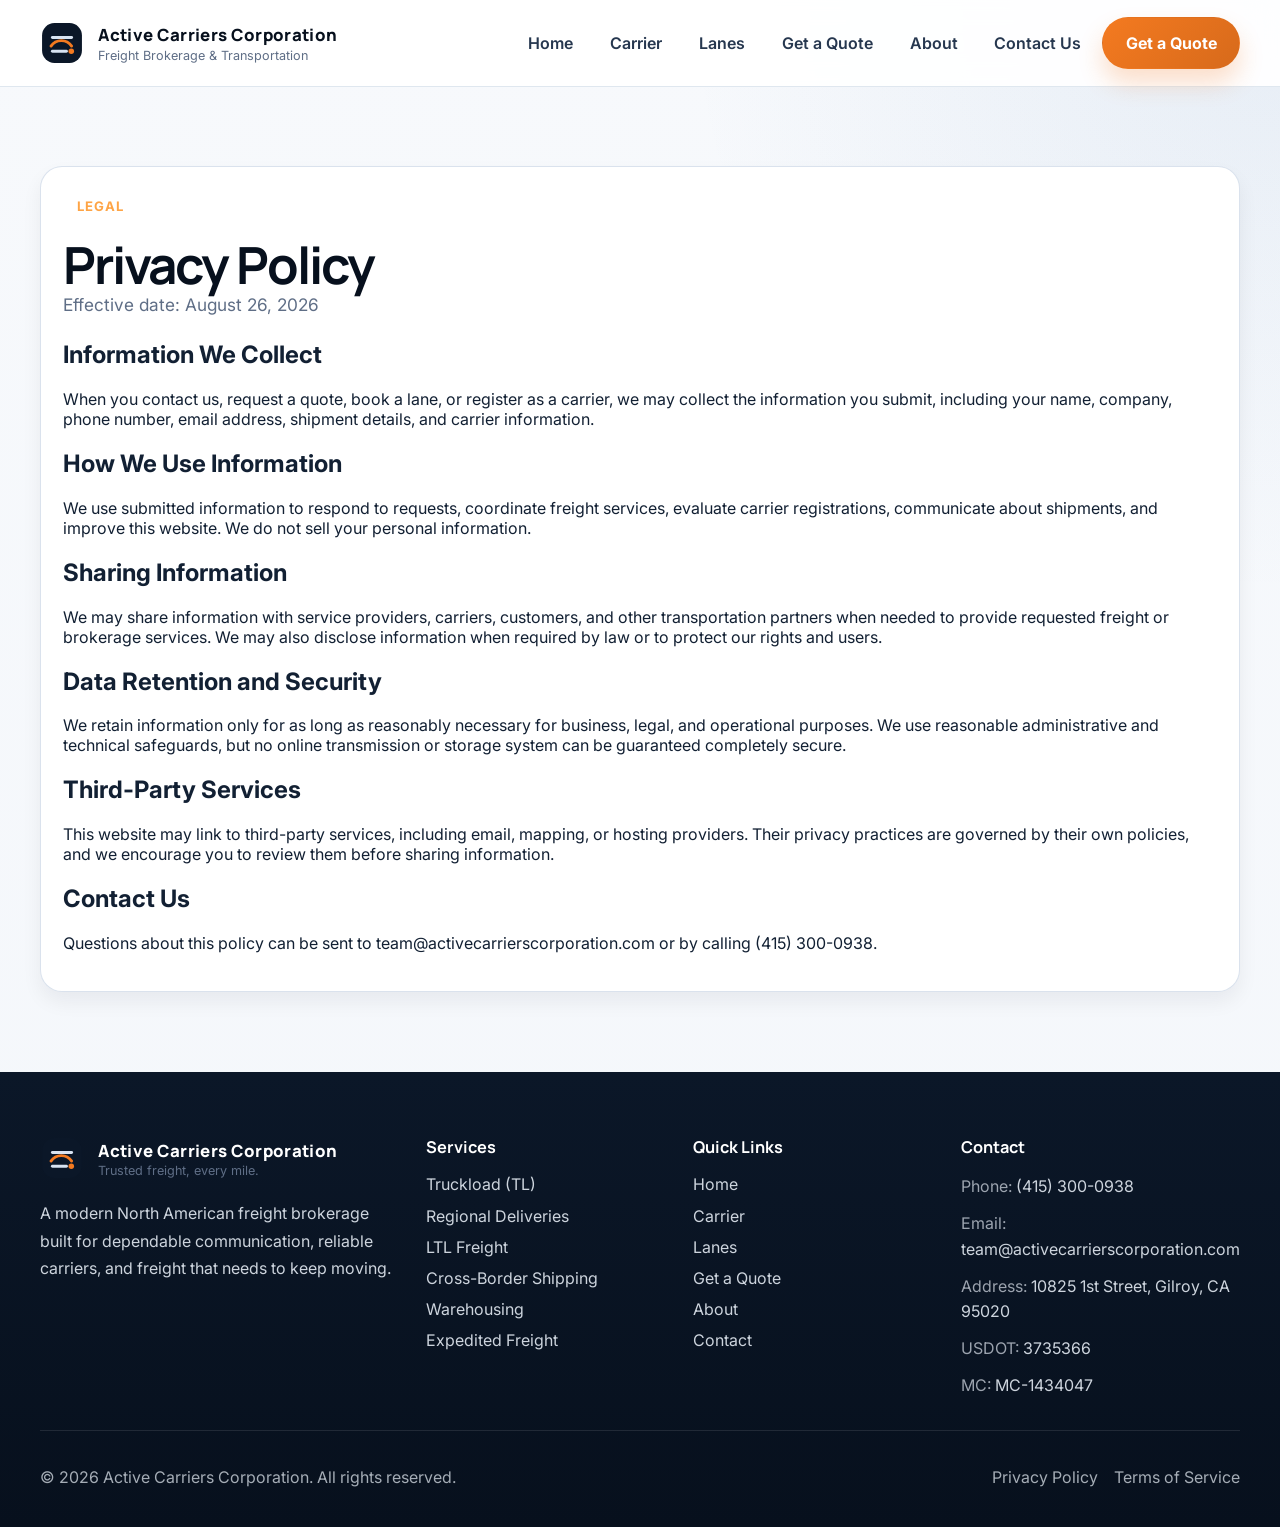
==== privacy.html @ 28343d26 "Add files via upload" ====
<!doctype html>
<html lang="en">
<head>
  <meta charset="utf-8">
  <meta name="viewport" content="width=device-width, initial-scale=1">
  <title>Privacy Policy | Active Carriers Corporation</title>
  <meta name="description" content="Read the Active Carriers Corporation privacy policy for information about how website inquiries and registration data are handled.">
  <meta name="robots" content="index, follow">
  <meta name="theme-color" content="#0B1728">
  <link rel="canonical" href="privacy.html">
  <meta property="og:type" content="website">
  <meta property="og:title" content="Privacy Policy | Active Carriers Corporation">
  <meta property="og:description" content="Read the Active Carriers Corporation privacy policy for information about how website inquiries and registration data are handled.">
  <meta property="og:url" content="privacy.html">
  <meta property="og:image" content="assets/logo/logo.svg">
  <meta name="twitter:card" content="summary">
  <meta name="twitter:title" content="Privacy Policy | Active Carriers Corporation">
  <meta name="twitter:description" content="Read the Active Carriers Corporation privacy policy for information about how website inquiries and registration data are handled.">
  <link rel="icon" type="image/svg+xml" href="assets/logo/logo.svg">
  <link rel="apple-touch-icon" href="assets/logo/logo.svg">
  <link rel="preconnect" href="https://fonts.googleapis.com">
  <link rel="preconnect" href="https://fonts.gstatic.com" crossorigin>
  <link href="https://fonts.googleapis.com/css2?family=Inter:wght@400;500;600;700;800&family=Manrope:wght@600;700;800&display=swap" rel="stylesheet">
  <link rel="stylesheet" href="css/style.css">
  <link rel="stylesheet" href="css/animations.css">
  <link rel="stylesheet" href="css/responsive.css">
</head>
<body data-page="privacy">
  <div data-site-header></div>
  <main id="main-content">
    <section class="section">
      <div class="container intro-panel">
        <span class="section__eyebrow">Legal</span>
        <h1 class="section__title">Privacy Policy</h1>
        <p class="section__lead">Effective date: August 26, 2026</p>
        <h2>Information We Collect</h2>
        <p>When you contact us, request a quote, book a lane, or register as a carrier, we may collect the information you submit, including your name, company, phone number, email address, shipment details, and carrier information.</p>
        <h2>How We Use Information</h2>
        <p>We use submitted information to respond to requests, coordinate freight services, evaluate carrier registrations, communicate about shipments, and improve this website. We do not sell your personal information.</p>
        <h2>Sharing Information</h2>
        <p>We may share information with service providers, carriers, customers, and other transportation partners when needed to provide requested freight or brokerage services. We may also disclose information when required by law or to protect our rights and users.</p>
        <h2>Data Retention and Security</h2>
        <p>We retain information only for as long as reasonably necessary for business, legal, and operational purposes. We use reasonable administrative and technical safeguards, but no online transmission or storage system can be guaranteed completely secure.</p>
        <h2>Third-Party Services</h2>
        <p>This website may link to third-party services, including email, mapping, or hosting providers. Their privacy practices are governed by their own policies, and we encourage you to review them before sharing information.</p>
        <h2>Contact Us</h2>
        <p>Questions about this policy can be sent to <a href="mailto:team@activecarrierscorporation.com">team@activecarrierscorporation.com</a> or by calling <a href="tel:+14083138667">(415) 300-0938</a>.</p>
      </div>
    </section>
  </main>
  <div data-site-footer></div>
  <script src="js/data.js"></script>
  <script src="js/main.js"></script>
</body>
</html>
---- css/style.css ----
:root {
  --bg: #f4f7fb;
  --surface: #ffffff;
  --surface-2: #edf2f8;
  --text: #122033;
  --muted: #5f6e86;
  --line: #d8e1ec;
  --navy-950: #07101d;
  --navy-900: #0b1728;
  --navy-800: #13243f;
  --blue-700: #1f4d89;
  --blue-600: #2563a9;
  --orange-600: #d76a1b;
  --orange-500: #f47a20;
  --green-600: #1c8f5f;
  --shadow-lg: 0 28px 60px rgba(8, 17, 31, 0.12);
  --shadow-md: 0 16px 34px rgba(8, 17, 31, 0.09);
  --shadow-sm: 0 10px 20px rgba(8, 17, 31, 0.06);
  --radius-xl: 28px;
  --radius-lg: 22px;
  --radius-md: 16px;
  --radius-sm: 12px;
  --container: 1200px;
}

* {
  box-sizing: border-box;
}

html {
  scroll-behavior: smooth;
}

body {
  margin: 0;
  padding-top: 86px;
  font-family: "Inter", sans-serif;
  color: var(--text);
  background:
    radial-gradient(circle at top right, rgba(37, 99, 169, 0.08), transparent 30%),
    linear-gradient(180deg, #f7f9fc 0%, #f4f7fb 100%);
  min-height: 100vh;
}

body.nav-open {
  overflow: hidden;
}

img {
  max-width: 100%;
  display: block;
}

a {
  color: inherit;
  text-decoration: none;
}

button,
input,
select,
textarea {
  font: inherit;
}

button {
  cursor: pointer;
}

.sr-only {
  position: absolute;
  width: 1px;
  height: 1px;
  padding: 0;
  margin: -1px;
  overflow: hidden;
  clip: rect(0, 0, 0, 0);
  border: 0;
}

.container {
  width: min(calc(100% - 2rem), var(--container));
  margin: 0 auto;
}

.site-header {
  position: fixed;
  top: 0;
  left: 0;
  right: 0;
  z-index: 1000;
  background: rgba(255, 255, 255, 0.92);
  backdrop-filter: blur(14px);
  border-bottom: 1px solid rgba(216, 225, 236, 0.8);
}

.header__inner {
  display: flex;
  align-items: center;
  gap: 1rem;
  min-height: 86px;
}

.brand {
  display: inline-flex;
  align-items: center;
  gap: 0.9rem;
  min-width: 0;
}

.brand__mark {
  flex: 0 0 auto;
}

.brand__text {
  display: flex;
  flex-direction: column;
  gap: 0.1rem;
  min-width: 0;
}

.brand__name {
  font-family: "Manrope", sans-serif;
  font-size: 1.05rem;
  font-weight: 800;
  letter-spacing: 0.02em;
  color: var(--navy-950);
}

.brand__tag {
  font-size: 0.79rem;
  color: var(--muted);
}

.nav {
  margin-left: auto;
}

.nav__list {
  display: flex;
  align-items: center;
  gap: 0.3rem;
  list-style: none;
  padding: 0;
  margin: 0;
}

.nav__link {
  display: inline-flex;
  align-items: center;
  justify-content: center;
  padding: 0.75rem 1rem;
  border-radius: 999px;
  color: #26374f;
  font-weight: 600;
  transition: color 180ms ease, background-color 180ms ease, transform 180ms ease;
}

.nav__link:hover,
.nav__link:focus-visible,
.nav__link.is-active {
  background: rgba(31, 77, 137, 0.08);
  color: var(--navy-900);
}

.nav__cta {
  box-shadow: 0 14px 24px rgba(244, 122, 32, 0.24);
}

.nav-toggle {
  display: none;
  margin-left: auto;
  width: 48px;
  height: 48px;
  padding: 0;
  border: 1px solid var(--line);
  border-radius: 14px;
  background: var(--surface);
  align-items: center;
  justify-content: center;
  gap: 4px;
  flex-direction: column;
}

.nav-toggle__bar {
  width: 18px;
  height: 2px;
  border-radius: 99px;
  background: var(--navy-900);
}

.button {
  display: inline-flex;
  align-items: center;
  justify-content: center;
  min-height: 52px;
  padding: 0.9rem 1.4rem;
  border-radius: 999px;
  border: 1px solid transparent;
  font-weight: 700;
  transition: transform 180ms ease, box-shadow 180ms ease, background-color 180ms ease, border-color 180ms ease;
}

.button:hover,
.button:focus-visible {
  transform: translateY(-1px);
}

.button--accent {
  color: #fff;
  background: linear-gradient(135deg, var(--orange-500), var(--orange-600));
}

.button--accent:hover,
.button--accent:focus-visible {
  box-shadow: 0 18px 30px rgba(244, 122, 32, 0.28);
}

.button--secondary {
  color: var(--navy-900);
  background: #fff;
  border-color: var(--line);
}

.hero {
  position: relative;
  overflow: hidden;
  padding: 5rem 0 3.5rem;
  background:
    linear-gradient(115deg, rgba(8, 17, 31, 0.98) 0%, rgba(11, 23, 40, 0.95) 55%, rgba(19, 36, 63, 0.92) 100%);
  color: #fff;
}

.hero::before {
  content: "";
  position: absolute;
  inset: 0;
  background:
    radial-gradient(circle at 20% 20%, rgba(244, 122, 32, 0.22), transparent 25%),
    radial-gradient(circle at 80% 15%, rgba(37, 99, 169, 0.35), transparent 26%);
  pointer-events: none;
}

.hero__inner {
  position: relative;
  display: grid;
  grid-template-columns: minmax(0, 1.1fr) minmax(340px, 0.9fr);
  gap: 3rem;
  align-items: center;
}

.hero__eyebrow,
.section__eyebrow {
  display: inline-flex;
  align-items: center;
  gap: 0.5rem;
  padding: 0.45rem 0.8rem;
  border-radius: 999px;
  width: fit-content;
  background: rgba(255, 255, 255, 0.08);
  border: 1px solid rgba(255, 255, 255, 0.12);
  color: #fea445;
  font-size: 0.82rem;
  font-weight: 700;
  letter-spacing: 0.08em;
  text-transform: uppercase;
}

.hero__title,
.section__title {
  margin: 1rem 0 0;
  font-family: "Manrope", sans-serif;
  font-size: clamp(2.35rem, 5vw, 4.9rem);
  line-height: 0.96;
  letter-spacing: -0.04em;
}

.hero__lead,
.section__lead {
  max-width: 42rem;
  margin: 1.25rem 0 0;
  font-size: 1.08rem;
  line-height: 1.75;
  color: rgba(232, 239, 247, 0.88);
}

.hero__actions {
  display: flex;
  flex-wrap: wrap;
  gap: 0.9rem;
  margin-top: 1.8rem;
}

.hero__stats {
  display: grid;
  grid-template-columns: repeat(3, minmax(0, 1fr));
  gap: 1rem;
  margin-top: 2.2rem;
}

.stat-card {
  padding: 1.15rem 1.2rem;
  border-radius: 18px;
  background: rgba(255, 255, 255, 0.08);
  border: 1px solid rgba(255, 255, 255, 0.1);
  backdrop-filter: blur(10px);
}

.stat-card strong {
  display: block;
  font-family: "Manrope", sans-serif;
  font-size: 1.65rem;
  line-height: 1;
}

.stat-card span {
  display: block;
  margin-top: 0.45rem;
  color: rgba(232, 239, 247, 0.85);
  font-size: 0.95rem;
}

.hero__media {
  position: relative;
  min-height: 560px;
}

.hero__image {
  width: 100%;
  height: 100%;
  min-height: 560px;
  object-fit: cover;
  border-radius: var(--radius-xl);
  box-shadow: var(--shadow-lg);
}

.hero__card {
  position: absolute;
  left: -1rem;
  bottom: 2rem;
  width: min(290px, 88%);
  padding: 1.1rem 1.15rem;
  border-radius: 20px;
  background: rgba(255, 255, 255, 0.9);
  color: var(--text);
  box-shadow: var(--shadow-md);
  border: 1px solid rgba(255, 255, 255, 0.7);
}

.hero__card h3 {
  margin: 0;
  font-family: "Manrope", sans-serif;
  font-size: 1.02rem;
}

.hero__card p {
  margin: 0.5rem 0 0;
  line-height: 1.6;
  color: var(--muted);
}

.section {
  padding: 5rem 0;
}

.section--muted {
  background: linear-gradient(180deg, #eff4f9 0%, #f5f7fb 100%);
}

.section__header {
  display: grid;
  gap: 0.9rem;
  margin-bottom: 2rem;
}

.section__title {
  color: var(--navy-950);
  font-size: clamp(2rem, 4vw, 3.4rem);
  line-height: 1.02;
}

.section__lead {
  color: var(--muted);
  max-width: 50rem;
  margin: 0;
}

.intro-grid {
  display: grid;
  grid-template-columns: 1fr 0.9fr;
  gap: 2rem;
  align-items: center;
}

.intro-panel,
.feature-panel,
.form-panel,
.info-panel,
.lane-tools,
.lane-card,
.vehicle-card,
.contact-card {
  background: var(--surface);
  border: 1px solid rgba(216, 225, 236, 0.95);
  border-radius: var(--radius-lg);
  box-shadow: var(--shadow-sm);
}

.intro-panel,
.feature-panel,
.form-panel,
.info-panel {
  padding: 1.4rem;
}

.bullets {
  display: grid;
  gap: 0.9rem;
  margin: 1.35rem 0 0;
  padding: 0;
  list-style: none;
}

.bullets li {
  display: flex;
  gap: 0.75rem;
  align-items: flex-start;
  line-height: 1.6;
  color: var(--muted);
}

.bullets li::before {
  content: "";
  flex: 0 0 auto;
  width: 12px;
  height: 12px;
  margin-top: 0.35rem;
  border-radius: 50%;
  background: linear-gradient(135deg, var(--orange-500), var(--orange-600));
  box-shadow: 0 0 0 5px rgba(244, 122, 32, 0.1);
}

.intro-image {
  height: 100%;
  min-height: 420px;
  border-radius: var(--radius-xl);
  object-fit: cover;
  box-shadow: var(--shadow-lg);
}

.cards-grid {
  display: grid;
  grid-template-columns: repeat(3, minmax(0, 1fr));
  gap: 1.2rem;
}

.service-card,
.advantage-card,
.vehicle-card,
.contact-card,
.lane-card {
  padding: 1.45rem;
  transition: transform 180ms ease, box-shadow 180ms ease;
}

.service-card:hover,
.advantage-card:hover,
.vehicle-card:hover,
.contact-card:hover,
.lane-card:hover {
  transform: translateY(-4px);
  box-shadow: var(--shadow-md);
}

.service-card__icon {
  display: inline-flex;
  align-items: center;
  justify-content: center;
  width: 54px;
  height: 54px;
  border-radius: 18px;
  background: linear-gradient(135deg, rgba(37, 99, 169, 0.12), rgba(244, 122, 32, 0.12));
  color: var(--blue-700);
  font-size: 1.3rem;
  margin-bottom: 1rem;
}

.service-card h3,
.advantage-card h3,
.vehicle-card h3,
.contact-card h3,
.lane-card h3,
.info-card h3 {
  margin: 0;
  font-family: "Manrope", sans-serif;
  color: var(--navy-950);
}

.service-card p,
.advantage-card p,
.vehicle-card p,
.contact-card p,
.lane-card p,
.info-card p {
  margin: 0.7rem 0 0;
  line-height: 1.7;
  color: var(--muted);
}

.feature-layout {
  display: grid;
  grid-template-columns: 1.1fr 0.9fr;
  gap: 2rem;
  align-items: start;
}

.advantage-list {
  display: grid;
  gap: 1rem;
}

.advantage-card {
  display: grid;
  grid-template-columns: auto 1fr;
  gap: 1rem;
  align-items: start;
}

.advantage-card__index {
  width: 42px;
  height: 42px;
  border-radius: 50%;
  display: inline-flex;
  align-items: center;
  justify-content: center;
  font-weight: 800;
  color: #fff;
  background: linear-gradient(135deg, var(--blue-700), var(--navy-800));
}

.feature-image {
  margin-top: 1.2rem;
  width: 100%;
  height: 380px;
  object-fit: cover;
  border-radius: var(--radius-xl);
  box-shadow: var(--shadow-lg);
}

.cta-block {
  padding: 3rem;
  border-radius: calc(var(--radius-xl) + 4px);
  background:
    linear-gradient(135deg, rgba(8, 17, 31, 0.98), rgba(19, 36, 63, 0.96)),
    radial-gradient(circle at top right, rgba(244, 122, 32, 0.22), transparent 35%);
  color: #fff;
  box-shadow: var(--shadow-lg);
}

.cta-block h2 {
  margin: 0;
  font-family: "Manrope", sans-serif;
  font-size: clamp(2rem, 4vw, 3rem);
  line-height: 1.05;
}

.cta-block p {
  max-width: 48rem;
  margin: 1rem 0 0;
  color: rgba(232, 239, 247, 0.85);
  line-height: 1.75;
}

.cta-block__actions {
  display: flex;
  flex-wrap: wrap;
  gap: 0.9rem;
  margin-top: 1.6rem;
}

.page-hero {
  padding: 4.2rem 0 2.8rem;
  background:
    linear-gradient(115deg, rgba(8, 17, 31, 0.98) 0%, rgba(11, 23, 40, 0.95) 55%, rgba(19, 36, 63, 0.92) 100%);
  color: #fff;
}

.page-hero__inner {
  display: grid;
  grid-template-columns: minmax(0, 1.05fr) minmax(280px, 0.95fr);
  gap: 2rem;
  align-items: center;
}

.page-hero__title {
  margin: 0;
  font-family: "Manrope", sans-serif;
  font-size: clamp(2.4rem, 5vw, 4.3rem);
  line-height: 0.98;
  letter-spacing: -0.04em;
}

.page-hero__subtitle {
  margin: 1rem 0 0;
  color: rgba(232, 239, 247, 0.88);
  line-height: 1.75;
  max-width: 42rem;
  font-size: 1.06rem;
}

.page-hero__panel {
  padding: 1.4rem;
  border-radius: var(--radius-xl);
  background: rgba(255, 255, 255, 0.08);
  border: 1px solid rgba(255, 255, 255, 0.12);
}

.page-hero__panel img {
  width: 100%;
  height: 290px;
  border-radius: 22px;
  object-fit: cover;
}

.lane-tools {
  padding: 1.2rem;
  margin-bottom: 1.4rem;
}

.lane-tools__grid {
  display: grid;
  grid-template-columns: 1.4fr 0.6fr 0.7fr 0.7fr 0.6fr auto;
  gap: 0.8rem;
  align-items: end;
}

.field label,
.form-field label,
.upload-field label {
  display: block;
  margin-bottom: 0.45rem;
  font-size: 0.92rem;
  font-weight: 700;
  color: var(--navy-900);
}

.field input,
.field select,
.form-field input,
.form-field select,
.form-field textarea {
  width: 100%;
  min-height: 52px;
  padding: 0.85rem 1rem;
  border-radius: 14px;
  border: 1px solid var(--line);
  background: #fff;
  color: var(--text);
  transition: border-color 180ms ease, box-shadow 180ms ease;
}

.field input:focus,
.field select:focus,
.form-field input:focus,
.form-field select:focus,
.form-field textarea:focus {
  outline: none;
  border-color: rgba(37, 99, 169, 0.6);
  box-shadow: 0 0 0 4px rgba(37, 99, 169, 0.12);
}

.field input::placeholder,
.form-field input::placeholder,
.form-field textarea::placeholder {
  color: #8a96a9;
}

.lane-grid {
  display: grid;
  grid-template-columns: repeat(3, minmax(0, 1fr));
  gap: 1.2rem;
}

.lane-card {
  display: flex;
  flex-direction: column;
  gap: 1rem;
}

.lane-card__top {
  display: flex;
  justify-content: space-between;
  gap: 1rem;
  align-items: center;
}

.lane-card__badge {
  display: inline-flex;
  align-items: center;
  gap: 0.4rem;
  padding: 0.45rem 0.8rem;
  border-radius: 999px;
  background: rgba(31, 77, 137, 0.08);
  color: var(--blue-700);
  font-weight: 800;
  font-size: 0.92rem;
}

.lane-card__rate {
  font-family: "Manrope", sans-serif;
  font-size: 1.35rem;
  font-weight: 800;
  color: var(--navy-950);
}

.lane-card__route {
  font-size: 1.1rem;
  line-height: 1.35;
}

.lane-card__route span {
  color: var(--orange-500);
}

.lane-card__meta {
  display: grid;
  grid-template-columns: repeat(3, minmax(0, 1fr));
  gap: 0.8rem;
}

.lane-card__meta div {
  padding: 0.85rem;
  border-radius: 16px;
  background: #f7f9fc;
}

.lane-card__meta span {
  display: block;
  font-size: 0.78rem;
  text-transform: uppercase;
  letter-spacing: 0.08em;
  color: var(--muted);
  margin-bottom: 0.35rem;
}

.lane-card__meta strong {
  display: block;
  font-size: 0.98rem;
  color: var(--navy-950);
}

.lane-card__button {
  width: 100%;
}

.form-grid {
  display: grid;
  grid-template-columns: repeat(2, minmax(0, 1fr));
  gap: 1rem;
}

.form-grid--single {
  grid-template-columns: 1fr;
}

.form-field--full {
  grid-column: 1 / -1;
}

.form-field textarea {
  min-height: 160px;
  resize: vertical;
}

.upload-field {
  margin-top: 1rem;
}

.upload-help {
  margin: 0.35rem 0 0;
  color: var(--muted);
  font-size: 0.9rem;
  line-height: 1.6;
}

.upload-input {
  padding: 0.75rem 0;
}

.form-actions {
  display: flex;
  flex-wrap: wrap;
  gap: 0.9rem;
  align-items: center;
  margin-top: 1.2rem;
}

.form-message {
  margin-top: 1rem;
  padding: 0.95rem 1rem;
  border-radius: 14px;
  font-weight: 600;
  line-height: 1.6;
}

.form-message--info {
  background: rgba(31, 77, 137, 0.08);
  color: var(--blue-700);
}

.form-message--success {
  background: rgba(28, 143, 95, 0.1);
  color: var(--green-600);
}

.form-message--error {
  background: rgba(215, 106, 27, 0.12);
  color: #9b4510;
}

.two-column {
  display: grid;
  grid-template-columns: 1.05fr 0.95fr;
  gap: 1.6rem;
  align-items: start;
}

.info-stack {
  display: grid;
  gap: 1rem;
}

.info-card {
  padding: 1.15rem 1.2rem;
  border-radius: var(--radius-lg);
  background: var(--surface);
  border: 1px solid var(--line);
  box-shadow: var(--shadow-sm);
}

.info-card span {
  display: block;
  margin-top: 0.35rem;
  color: var(--muted);
  line-height: 1.6;
}

.vehicle-card__image {
  width: 100%;
  height: 230px;
  border-radius: 18px;
  object-fit: cover;
  margin-bottom: 1rem;
}

.contact-grid {
  display: grid;
  grid-template-columns: 0.95fr 1.05fr;
  gap: 1.4rem;
}

.contact-card__list {
  list-style: none;
  padding: 0;
  margin: 1rem 0 0;
  display: grid;
  gap: 0.95rem;
}

.contact-card__list li {
  display: grid;
  gap: 0.3rem;
  padding: 0.95rem 1rem;
  border-radius: 16px;
  background: #f7f9fc;
}

.contact-card__list li span {
  font-size: 0.78rem;
  text-transform: uppercase;
  letter-spacing: 0.08em;
  color: var(--muted);
}

.contact-card__list strong {
  color: var(--navy-950);
}

.site-footer {
  padding: 4rem 0 1.5rem;
  background: linear-gradient(180deg, var(--navy-900) 0%, var(--navy-950) 100%);
  color: rgba(232, 239, 247, 0.88);
}

.footer__grid {
  display: grid;
  grid-template-columns: 1.2fr 0.8fr 0.8fr 0.9fr;
  gap: 2rem;
  padding-bottom: 2rem;
}

.brand--footer .brand__name,
.footer__heading {
  color: #fff;
}

.footer__copy {
  margin: 1rem 0 0;
  max-width: 34rem;
  line-height: 1.7;
}

.footer__heading {
  margin: 0;
  font-family: "Manrope", sans-serif;
  font-size: 1.02rem;
}

.footer__links,
.footer__contact {
  list-style: none;
  padding: 0;
  margin: 1rem 0 0;
  display: grid;
  gap: 0.7rem;
}

.footer__links a,
.footer__contact a {
  color: rgba(232, 239, 247, 0.88);
}

.footer__links a:hover,
.footer__contact a:hover,
.footer__legal a:hover {
  color: #fff;
}

.footer__contact li {
  line-height: 1.6;
}

.footer__contact span {
  color: rgba(232, 239, 247, 0.66);
}

.footer__bottom {
  display: flex;
  align-items: center;
  justify-content: space-between;
  gap: 1rem;
  padding-top: 1.25rem;
  border-top: 1px solid rgba(255, 255, 255, 0.1);
  color: rgba(232, 239, 247, 0.7);
}

.footer__legal {
  display: flex;
  gap: 1rem;
}

.footer__legal a {
  color: rgba(232, 239, 247, 0.7);
}

.section__subgrid {
  display: grid;
  grid-template-columns: repeat(2, minmax(0, 1fr));
  gap: 1.2rem;
}

.timeline {
  display: grid;
  gap: 1rem;
}

.timeline__item {
  padding: 1rem 1.1rem;
  border-radius: 16px;
  background: rgba(37, 99, 169, 0.06);
  border: 1px solid rgba(37, 99, 169, 0.1);
}

.timeline__item strong {
  display: block;
  color: var(--navy-950);
}

.timeline__item span {
  display: block;
  margin-top: 0.3rem;
  color: var(--muted);
  line-height: 1.6;
}

.trust-bar {
  display: flex;
  flex-wrap: wrap;
  gap: 0.75rem;
  margin-top: 1rem;
}

.trust-pill {
  padding: 0.55rem 0.85rem;
  border-radius: 999px;
  background: rgba(37, 99, 169, 0.08);
  color: var(--blue-700);
  font-weight: 700;
  font-size: 0.88rem;
}

.lane-summary {
  margin-top: 0.8rem;
  font-weight: 700;
  color: var(--blue-700);
}

.lane-section__summary {
  margin-bottom: 1rem;
}

.lane-section__summary-text {
  margin: 0;
  color: var(--muted);
  font-weight: 600;
}

.lane-empty {
  grid-column: 1 / -1;
  padding: 2rem;
  border-radius: var(--radius-lg);
  background: var(--surface);
  border: 1px dashed var(--line);
  box-shadow: var(--shadow-sm);
  text-align: center;
}

.lane-empty h3 {
  margin: 0;
  font-family: "Manrope", sans-serif;
  color: var(--navy-950);
}

.lane-empty p {
  margin: 0.75rem auto 0;
  max-width: 34rem;
  color: var(--muted);
  line-height: 1.7;
}

/* ── Carrier page ──────────────────────────────────────────────────── */

.carrier-hero__pills {
  display: flex;
  flex-wrap: wrap;
  gap: 0.6rem;
  margin-top: 1.6rem;
}

/* Main layout: form (wider) + sidebar */
.carrier-layout {
  display: grid;
  grid-template-columns: 1fr 340px;
  gap: 1.8rem;
  align-items: start;
}

/* Form card with left accent stripe */
.carrier-form-card {
  display: flex;
  border-radius: var(--radius-lg);
  background: var(--surface);
  border: 1px solid var(--line);
  box-shadow: var(--shadow-sm);
  overflow: hidden;
}

.carrier-form-card__accent {
  flex: 0 0 6px;
  background: linear-gradient(180deg, var(--orange-500), var(--blue-700));
  border-radius: var(--radius-lg) 0 0 var(--radius-lg);
}

.carrier-form-card__body {
  flex: 1;
  padding: 2rem 1.8rem;
}

.carrier-form-card__eyebrow {
  background: rgba(31, 77, 137, 0.07);
  border-color: rgba(31, 77, 137, 0.12);
  color: var(--blue-700);
}

.carrier-form-card__title {
  font-size: clamp(1.6rem, 3vw, 2.2rem);
  margin-top: 0.75rem;
}

.carrier-form-card__lead {
  font-size: 1rem;
  margin-top: 0.6rem;
  margin-bottom: 1.6rem;
}

/* Section labels inside the form */
.carrier-form-section-label {
  margin: 1.6rem 0 0.7rem;
  font-size: 0.78rem;
  font-weight: 800;
  letter-spacing: 0.1em;
  text-transform: uppercase;
  color: var(--muted);
  border-bottom: 1px solid var(--line);
  padding-bottom: 0.45rem;
}

.carrier-form-section-label:first-of-type {
  margin-top: 0;
}

/* Required asterisk */
.required-mark {
  color: var(--orange-500);
  margin-left: 2px;
}

/* Form footer row */
.carrier-form-footer {
  display: flex;
  align-items: flex-start;
  gap: 1.2rem;
  flex-wrap: wrap;
  margin-top: 1.6rem;
  padding-top: 1.4rem;
  border-top: 1px solid var(--line);
}

.carrier-submit-btn {
  flex: 0 0 auto;
  min-width: 200px;
}

.carrier-form-note {
  flex: 1;
  margin: 0;
  font-size: 0.88rem;
  line-height: 1.65;
  color: var(--muted);
  min-width: 200px;
}

/* ── Carrier sidebar ──────────────────────────────────────────────── */

.carrier-sidebar {
  display: flex;
  flex-direction: column;
  gap: 1.2rem;
  position: sticky;
  top: 100px;
}

.carrier-sidebar__image-wrap {
  position: relative;
  border-radius: var(--radius-lg);
  overflow: hidden;
  box-shadow: var(--shadow-md);
}

.carrier-sidebar__image {
  width: 100%;
  height: 220px;
  object-fit: cover;
  display: block;
}

.carrier-sidebar__image-badge {
  position: absolute;
  bottom: 0;
  left: 0;
  right: 0;
  padding: 0.9rem 1rem;
  background: linear-gradient(0deg, rgba(7, 16, 29, 0.88) 0%, transparent 100%);
  color: #fff;
}

.carrier-sidebar__image-badge strong {
  display: block;
  font-family: "Manrope", sans-serif;
  font-size: 1rem;
}

.carrier-sidebar__image-badge span {
  display: block;
  font-size: 0.82rem;
  margin-top: 0.2rem;
  color: rgba(232, 239, 247, 0.82);
  line-height: 1.5;
}

/* Stats row */
.carrier-sidebar__facts {
  display: grid;
  grid-template-columns: repeat(3, minmax(0, 1fr));
  gap: 0.75rem;
}

.carrier-fact {
  padding: 0.85rem 0.8rem;
  border-radius: var(--radius-sm);
  background: var(--surface);
  border: 1px solid var(--line);
  box-shadow: var(--shadow-sm);
  text-align: center;
}

.carrier-fact strong {
  display: block;
  font-family: "Manrope", sans-serif;
  font-size: 1.2rem;
  font-weight: 800;
  color: var(--navy-950);
  line-height: 1.1;
}

.carrier-fact span {
  display: block;
  margin-top: 0.3rem;
  font-size: 0.75rem;
  line-height: 1.4;
  color: var(--muted);
}

/* Documents card */
.carrier-sidebar__docs {
  padding: 1.1rem 1.15rem;
  border-radius: var(--radius-md);
  background: var(--surface);
  border: 1px solid var(--line);
  box-shadow: var(--shadow-sm);
}

.carrier-sidebar__docs h3 {
  margin: 0 0 0.75rem;
  font-family: "Manrope", sans-serif;
  font-size: 0.95rem;
  color: var(--navy-950);
}

.carrier-sidebar__docs ul {
  margin: 0;
  padding: 0;
  list-style: none;
  display: grid;
  gap: 0.5rem;
}

.carrier-sidebar__docs ul li {
  display: flex;
  align-items: center;
  gap: 0.6rem;
  font-size: 0.9rem;
  color: var(--muted);
  line-height: 1.5;
}

.carrier-sidebar__docs ul li::before {
  content: "";
  flex: 0 0 8px;
  height: 8px;
  border-radius: 50%;
  background: linear-gradient(135deg, var(--orange-500), var(--orange-600));
}

/* ── Book-lane: lane detail block ─────────────────────────────────── */

.lane-detail-block {
  margin-top: 1.2rem;
  padding: 1rem;
  border-radius: var(--radius-md);
  background: rgba(31, 77, 137, 0.05);
  border: 1px solid rgba(31, 77, 137, 0.12);
}

.lane-detail-grid {
  display: grid;
  grid-template-columns: repeat(2, minmax(0, 1fr));
  gap: 0.75rem;
}

.lane-detail-item {
  padding: 0.75rem 0.85rem;
  border-radius: var(--radius-sm);
  background: var(--surface);
  border: 1px solid var(--line);
}

.lane-detail-item span {
  display: block;
  font-size: 0.75rem;
  font-weight: 700;
  text-transform: uppercase;
  letter-spacing: 0.08em;
  color: var(--muted);
  margin-bottom: 0.3rem;
}

.lane-detail-item strong {
  display: block;
  font-size: 1rem;
  font-weight: 800;
  color: var(--navy-950);
}

.lane-not-found {
  margin-top: 1rem;
  padding: 0.85rem 1rem;
  border-radius: var(--radius-sm);
  background: rgba(215, 106, 27, 0.08);
  border: 1px solid rgba(215, 106, 27, 0.18);
  color: #9b4510;
  font-size: 0.93rem;
  font-weight: 600;
  line-height: 1.55;
}

.lane-not-found a {
  color: var(--orange-600);
  text-decoration: underline;
  text-underline-offset: 2px;
}

/* ── Lane card: type badges, round-trip, extra fields ─────────────── */

.lane-card__top-right {
  display: flex;
  flex-direction: column;
  align-items: flex-end;
  gap: 0.3rem;
}

.lane-card__type {
  display: inline-block;
  font-size: 0.7rem;
  font-weight: 700;
  letter-spacing: 0.06em;
  text-transform: uppercase;
  padding: 0.2rem 0.6rem;
  border-radius: 999px;
}

.lane-card__type--one-way {
  background: rgba(31, 77, 137, 0.08);
  color: var(--blue-700);
  border: 1px solid rgba(31, 77, 137, 0.15);
}

.lane-card__type--round {
  background: rgba(215, 106, 27, 0.1);
  color: var(--orange-600);
  border: 1px solid rgba(215, 106, 27, 0.2);
}

.lane-card__rates {
  display: flex;
  flex-direction: column;
  align-items: flex-end;
  gap: 0.1rem;
}

.lane-card__total-rate {
  font-size: 0.78rem;
  font-weight: 600;
  color: var(--muted);
}

.lane-card__address {
  margin: 0.2rem 0 0;
  font-size: 0.8rem;
  color: var(--muted);
  line-height: 1.4;
}

/* Round-trip return leg block */
.lane-card__return {
  margin-top: 0.85rem;
  padding: 0.85rem;
  border-radius: var(--radius-sm);
  background: rgba(215, 106, 27, 0.04);
  border: 1px dashed rgba(215, 106, 27, 0.25);
}

.lane-card__return-label {
  display: flex;
  align-items: center;
  justify-content: space-between;
  font-size: 0.72rem;
  font-weight: 800;
  letter-spacing: 0.08em;
  text-transform: uppercase;
  color: var(--orange-600);
  margin-bottom: 0.4rem;
}

.lane-card__return-rate {
  font-size: 0.95rem;
  font-weight: 800;
  color: var(--navy-950);
  text-transform: none;
  letter-spacing: 0;
}

.lane-card__return-route {
  font-size: 0.95rem;
  font-weight: 700;
  color: var(--navy-950);
  margin-bottom: 0.4rem;
}

.lane-card__return-route span {
  color: var(--orange-500);
}

.lane-card__meta--return {
  margin-top: 0.5rem;
  background: transparent;
  gap: 0.4rem;
}

.lane-card__meta--return div {
  background: rgba(255, 255, 255, 0.7);
  border-radius: var(--radius-sm);
  padding: 0.5rem 0.65rem;
}

/* .lane-card--round-trip:hover {
  border-left: 3px solid var(--orange-500);
} */

/* ── Contact page layout ──────────────────────────────────────────── */

.contact-page-grid {
  display: grid;
  grid-template-columns: 1fr 1fr;
  gap: 1.8rem;
  align-items: start;
}

@media (max-width: 860px) {
  .contact-page-grid {
    grid-template-columns: 1fr;
  }
}

/* Authority & Registration block */
.contact-reg-block {
  margin-top: 1.8rem;
  padding-top: 1.4rem;
  border-top: 1px solid var(--line);
}

.contact-reg-block h3 {
  font-family: "Manrope", sans-serif;
  font-size: 0.8rem;
  font-weight: 800;
  text-transform: uppercase;
  letter-spacing: 0.08em;
  color: var(--muted);
  margin: 0 0 0.85rem;
}

.contact-reg-list {
  list-style: none;
  margin: 0;
  padding: 0;
  display: grid;
  gap: 0.55rem;
}

.contact-reg-list li {
  display: flex;
  align-items: center;
  justify-content: space-between;
  gap: 1rem;
  padding: 0.65rem 0.9rem;
  border-radius: var(--radius-sm);
  background: rgba(31, 77, 137, 0.04);
  border: 1px solid rgba(31, 77, 137, 0.08);
}

.contact-reg-list li span {
  font-size: 0.78rem;
  font-weight: 600;
  text-transform: uppercase;
  letter-spacing: 0.06em;
  color: var(--muted);
  flex-shrink: 0;
}

.contact-reg-list li strong {
  font-size: 0.95rem;
  font-weight: 700;
  color: var(--navy-950);
  text-align: right;
}

/* USDOT status badge */
.status-badge {
  display: inline-flex;
  align-items: center;
  gap: 0.35rem;
  padding: 0.22rem 0.7rem;
  border-radius: 999px;
  font-size: 0.75rem;
  font-weight: 800;
  letter-spacing: 0.06em;
  text-transform: uppercase;
}

.status-badge--active {
  background: rgba(22, 163, 74, 0.1);
  color: #166534;
  border: 1px solid rgba(22, 163, 74, 0.2);
}

.status-badge--active::before {
  content: "";
  width: 6px;
  height: 6px;
  border-radius: 50%;
  background: #16a34a;
  flex-shrink: 0;
}

/* ══════════════════════════════════════════════════════════════════════
   Contact page — redesigned layout
   ══════════════════════════════════════════════════════════════════════ */

/* ── Stat bar ──────────────────────────────────────────────────────── */
.contact-stat-bar {
  background: var(--navy-900);
  border-bottom: 1px solid rgba(255, 255, 255, 0.06);
}

.contact-stat-bar__inner {
  display: flex;
  align-items: center;
  flex-wrap: wrap;
  gap: 0;
  padding: 0.9rem 0;
}

.contact-stat {
  display: flex;
  flex-direction: column;
  gap: 0.2rem;
  padding: 0.5rem 1.8rem;
  flex: 1;
  min-width: 120px;
}

.contact-stat span {
  font-size: 0.7rem;
  font-weight: 700;
  text-transform: uppercase;
  letter-spacing: 0.1em;
  color: rgba(232, 239, 247, 0.5);
}

.contact-stat strong {
  font-size: 0.95rem;
  font-weight: 700;
  color: #fff;
}

/* .contact-stat strong a {
  color: var(--orange-500);
} */

.contact-stat-divider {
  width: 1px;
  height: 36px;
  background: rgba(255, 255, 255, 0.1);
  flex-shrink: 0;
}

/* ── Detail section ────────────────────────────────────────────────── */
.contact-section {
  padding-top: 3.5rem;
  padding-bottom: 0;
}

.contact-detail-row {
  display: grid;
  grid-template-columns: 1fr;
  gap: 1.2rem;
}

/* ── Detail cards ──────────────────────────────────────────────────── */
.contact-detail-card {
  border-radius: var(--radius-lg);
  background: var(--surface);
  border: 1px solid var(--line);
  box-shadow: var(--shadow-sm);
  overflow: hidden;
  display: grid;
  grid-template-columns: 220px 1fr 180px;
  align-items: stretch;
  min-width: 0;
}

.contact-detail-card__header {
  padding: 1.6rem 1.4rem;
  border-right: 1px solid var(--line);
  border-bottom: none;
  display: flex;
  flex-direction: column;
  justify-content: center;
  background: rgba(31, 77, 137, 0.03);
  min-width: 0;
}

.contact-detail-card__eyebrow {
  display: inline-block;
  font-size: 0.7rem;
  font-weight: 800;
  text-transform: uppercase;
  letter-spacing: 0.1em;
  color: var(--orange-600);
  margin-bottom: 0.4rem;
}

.contact-detail-card__title {
  margin: 0;
  font-family: "Manrope", sans-serif;
  font-size: 1.2rem;
  font-weight: 800;
  color: var(--navy-950);
  line-height: 1.25;
  word-break: break-word;
}

/* CTA column — fixed width, centred button */
.contact-detail-card__cta {
  display: flex;
  align-items: center;
  justify-content: center;
  padding: 1.2rem 1.4rem;
  border-left: 1px solid var(--line);
  background: rgba(244, 122, 32, 0.03);
  white-space: normal;
  text-align: center;
  min-width: 0;
}

/* Contact info list */
.contact-detail-list {
  list-style: none;
  margin: 0;
  padding: 1rem 1.2rem;
  display: flex;
  flex-wrap: wrap;
  gap: 0.55rem;
  align-content: center;
  min-width: 0;
  overflow: hidden;
}

.contact-detail-list li {
  display: flex;
  flex-direction: column;
  gap: 0.15rem;
  padding: 0.6rem 0.85rem;
  border-radius: var(--radius-sm);
  background: #f7f9fc;
  border: 1px solid var(--line);
  min-width: 140px;
  flex: 1 1 140px;
  overflow: hidden;
}

.contact-detail-list__label {
  font-size: 0.68rem;
  font-weight: 700;
  text-transform: uppercase;
  letter-spacing: 0.08em;
  color: var(--muted);
  white-space: nowrap;
}

.contact-detail-list__value {
  font-size: 0.9rem;
  font-weight: 700;
  color: var(--navy-950);
  line-height: 1.4;
  overflow: hidden;
  text-overflow: ellipsis;
  white-space: nowrap;
}

.contact-detail-list__value a {
  color: var(--blue-700);
}

/* Authority card */
/* .contact-detail-card--authority {
  border-left: 3px solid var(--orange-500);
} */

.contact-auth-list {
  list-style: none;
  margin: 0;
  padding: 1rem 1.2rem;
  display: flex;
  flex-wrap: wrap;
  gap: 0.55rem;
  align-content: center;
  min-width: 0;
  overflow: hidden;
}

.contact-auth-list li {
  display: flex;
  flex-direction: column;
  gap: 0.2rem;
  padding: 0.6rem 0.85rem;
  border-radius: var(--radius-sm);
  background: rgba(31, 77, 137, 0.04);
  border: 1px solid rgba(31, 77, 137, 0.1);
  min-width: 140px;
  flex: 1 1 140px;
  overflow: hidden;
}

.contact-auth-list li span {
  font-size: 0.68rem;
  font-weight: 700;
  text-transform: uppercase;
  letter-spacing: 0.07em;
  color: var(--muted);
  white-space: nowrap;
}

.contact-auth-list li strong {
  font-size: 0.9rem;
  font-weight: 700;
  color: var(--navy-950);
  overflow: hidden;
  text-overflow: ellipsis;
  white-space: nowrap;
}

.contact-auth-note {
  display: none;
}

/* Location card */
/* .contact-detail-card--location {
  border-left: 3px solid var(--blue-700);
} */

.contact-location-block {
  display: flex;
  align-items: center;
  gap: 1rem;
  padding: 1rem 1.2rem;
  min-width: 0;
  overflow: hidden;
}

.contact-location-pin {
  flex: 0 0 46px;
  width: 46px;
  height: 46px;
  border-radius: var(--radius-sm);
  background: rgba(31, 77, 137, 0.08);
  display: flex;
  align-items: center;
  justify-content: center;
  color: var(--blue-700);
}

.contact-location-address {
  font-style: normal;
  font-size: 0.95rem;
  font-weight: 700;
  color: var(--navy-950);
  line-height: 1.6;
  min-width: 0;
  overflow: hidden;
}

/* ── CTA row ───────────────────────────────────────────────────────── */
.contact-cta-section {
  padding-top: 3.5rem;
}

.contact-cta-row {
  display: grid;
  grid-template-columns: repeat(3, minmax(0, 1fr));
  gap: 1.4rem;
  margin-top: 1.8rem;
}

.contact-cta-card {
  display: flex;
  flex-direction: column;
  gap: 0.75rem;
  padding: 1.6rem;
  border-radius: var(--radius-lg);
  background: var(--surface);
  border: 1px solid var(--line);
  box-shadow: var(--shadow-sm);
  transition: transform 180ms ease, box-shadow 180ms ease;
}

.contact-cta-card:hover {
  transform: translateY(-4px);
  box-shadow: var(--shadow-md);
}

/* .contact-cta-card--call {
  border-top: 3px solid var(--orange-500);
} */

.contact-cta-card__icon {
  display: inline-flex;
  align-items: center;
  justify-content: center;
  width: 48px;
  height: 48px;
  border-radius: 14px;
  background: linear-gradient(135deg, rgba(37, 99, 169, 0.1), rgba(244, 122, 32, 0.1));
  color: var(--blue-700);
  font-family: "Manrope", sans-serif;
  font-size: 1rem;
  font-weight: 800;
}

.contact-cta-card h3 {
  margin: 0;
  font-family: "Manrope", sans-serif;
  font-size: 1.05rem;
  color: var(--navy-950);
}

.contact-cta-card p {
  margin: 0;
  color: var(--muted);
  line-height: 1.7;
  font-size: 0.92rem;
  flex: 1;
}

.contact-cta-card .button {
  margin-top: auto;
  align-self: flex-start;
}

/* ── Responsive ────────────────────────────────────────────────────── */
@media (max-width: 1024px) {
  .contact-detail-card {
    grid-template-columns: 1fr;
  }
  .contact-detail-card__header {
    border-right: none;
    border-bottom: 1px solid var(--line);
    padding: 1.2rem 1.4rem;
  }
  .contact-detail-card__cta {
    border-left: none;
    border-top: 1px solid var(--line);
    padding: 1rem 1.4rem;
    justify-content: flex-start;
  }
  .contact-cta-row {
    grid-template-columns: 1fr 1fr;
  }
}

@media (max-width: 640px) {
  .contact-cta-row {
    grid-template-columns: 1fr;
  }
  .contact-stat-bar__inner {
    gap: 0.5rem;
  }
  .contact-stat {
    padding: 0.4rem 1rem;
    min-width: 0;
    flex: 1 1 40%;
  }
  .contact-stat-divider {
    display: none;
  }
  .contact-detail-list li,
  .contact-auth-list li {
    min-width: 100%;
    flex: 1 1 100%;
  }
}
---- css/animations.css ----
@keyframes fadeUp {
  from {
    opacity: 0;
    transform: translateY(18px);
  }
  to {
    opacity: 1;
    transform: translateY(0);
  }
}

[data-reveal] {
  opacity: 0;
  transform: translateY(18px);
}

[data-reveal].is-visible {
  animation: fadeUp 700ms ease forwards;
}

.site-footer,
.hero,
.page-hero,
.section {
  animation: fadeUp 700ms ease both;
}
---- css/responsive.css ----
@media (max-width: 1100px) {
  .hero__inner,
  .page-hero__inner,
  .intro-grid,
  .feature-layout,
  .two-column,
  .contact-grid,
  .footer__grid,
  .lane-tools__grid {
    grid-template-columns: 1fr;
  }

  .cards-grid,
  .lane-grid {
    grid-template-columns: repeat(2, minmax(0, 1fr));
  }

  .hero__media {
    min-height: auto;
  }

  .hero__image {
    min-height: 420px;
  }
}

@media (max-width: 900px) {
  .header__inner {
    flex-wrap: wrap;
  }

  .nav-toggle {
    display: inline-flex;
  }

  .nav {
    width: 100%;
    order: 3;
    margin-left: 0;
    display: none;
  }

  .nav.is-open {
    display: block;
  }

  .nav__list {
    flex-direction: column;
    align-items: stretch;
    padding: 0 0 1rem;
  }

  .nav__link {
    justify-content: flex-start;
    padding: 0.9rem 1rem;
  }

  .nav__cta-wrap {
    padding-top: 0.2rem;
  }

  .hero {
    padding-top: 3.4rem;
  }

  .hero__stats {
    grid-template-columns: 1fr;
  }

  .section,
  .page-hero {
    padding-top: 3.4rem;
  }

  .cta-block {
    padding: 2rem;
  }

  .form-grid,
  .section__subgrid {
    grid-template-columns: 1fr;
  }
}

@media (max-width: 720px) {
  .container {
    width: min(calc(100% - 1.1rem), var(--container));
  }

  .hero__title,
  .section__title,
  .page-hero__title {
    font-size: clamp(2rem, 8vw, 3rem);
  }

  .hero__media {
    min-height: auto;
  }

  .hero__image {
    min-height: 320px;
  }

  .hero__card {
    position: static;
    width: 100%;
    margin-top: 1rem;
  }

  .cards-grid,
  .lane-grid {
    grid-template-columns: 1fr;
  }

  .lane-card__meta {
    grid-template-columns: 1fr;
  }

  .footer__bottom {
    flex-direction: column;
    align-items: flex-start;
  }
}

@media (max-width: 540px) {
  .button {
    width: 100%;
  }

  .hero__actions,
  .cta-block__actions {
    flex-direction: column;
  }

  .hero__actions .button,
  .cta-block__actions .button {
    width: 100%;
  }

  .lane-tools {
    padding: 1rem;
  }

  .form-panel,
  .info-panel,
  .intro-panel,
  .feature-panel {
    padding: 1.1rem;
  }
}

/* ── Carrier page responsive ──────────────────────────────────────── */

@media (max-width: 1100px) {
  .carrier-layout {
    grid-template-columns: 1fr;
  }

  .carrier-sidebar {
    position: static;
  }

  .carrier-sidebar__facts {
    grid-template-columns: repeat(3, minmax(0, 1fr));
  }
}

@media (max-width: 720px) {
  .carrier-form-card__body {
    padding: 1.4rem 1.1rem;
  }

  .carrier-form-footer {
    flex-direction: column;
    gap: 0.9rem;
  }

  .carrier-submit-btn {
    width: 100%;
  }

  .carrier-sidebar__facts {
    grid-template-columns: repeat(3, minmax(0, 1fr));
  }
}

@media (max-width: 480px) {
  .carrier-sidebar__facts {
    grid-template-columns: 1fr 1fr;
  }

  .carrier-hero__pills {
    gap: 0.5rem;
  }
}
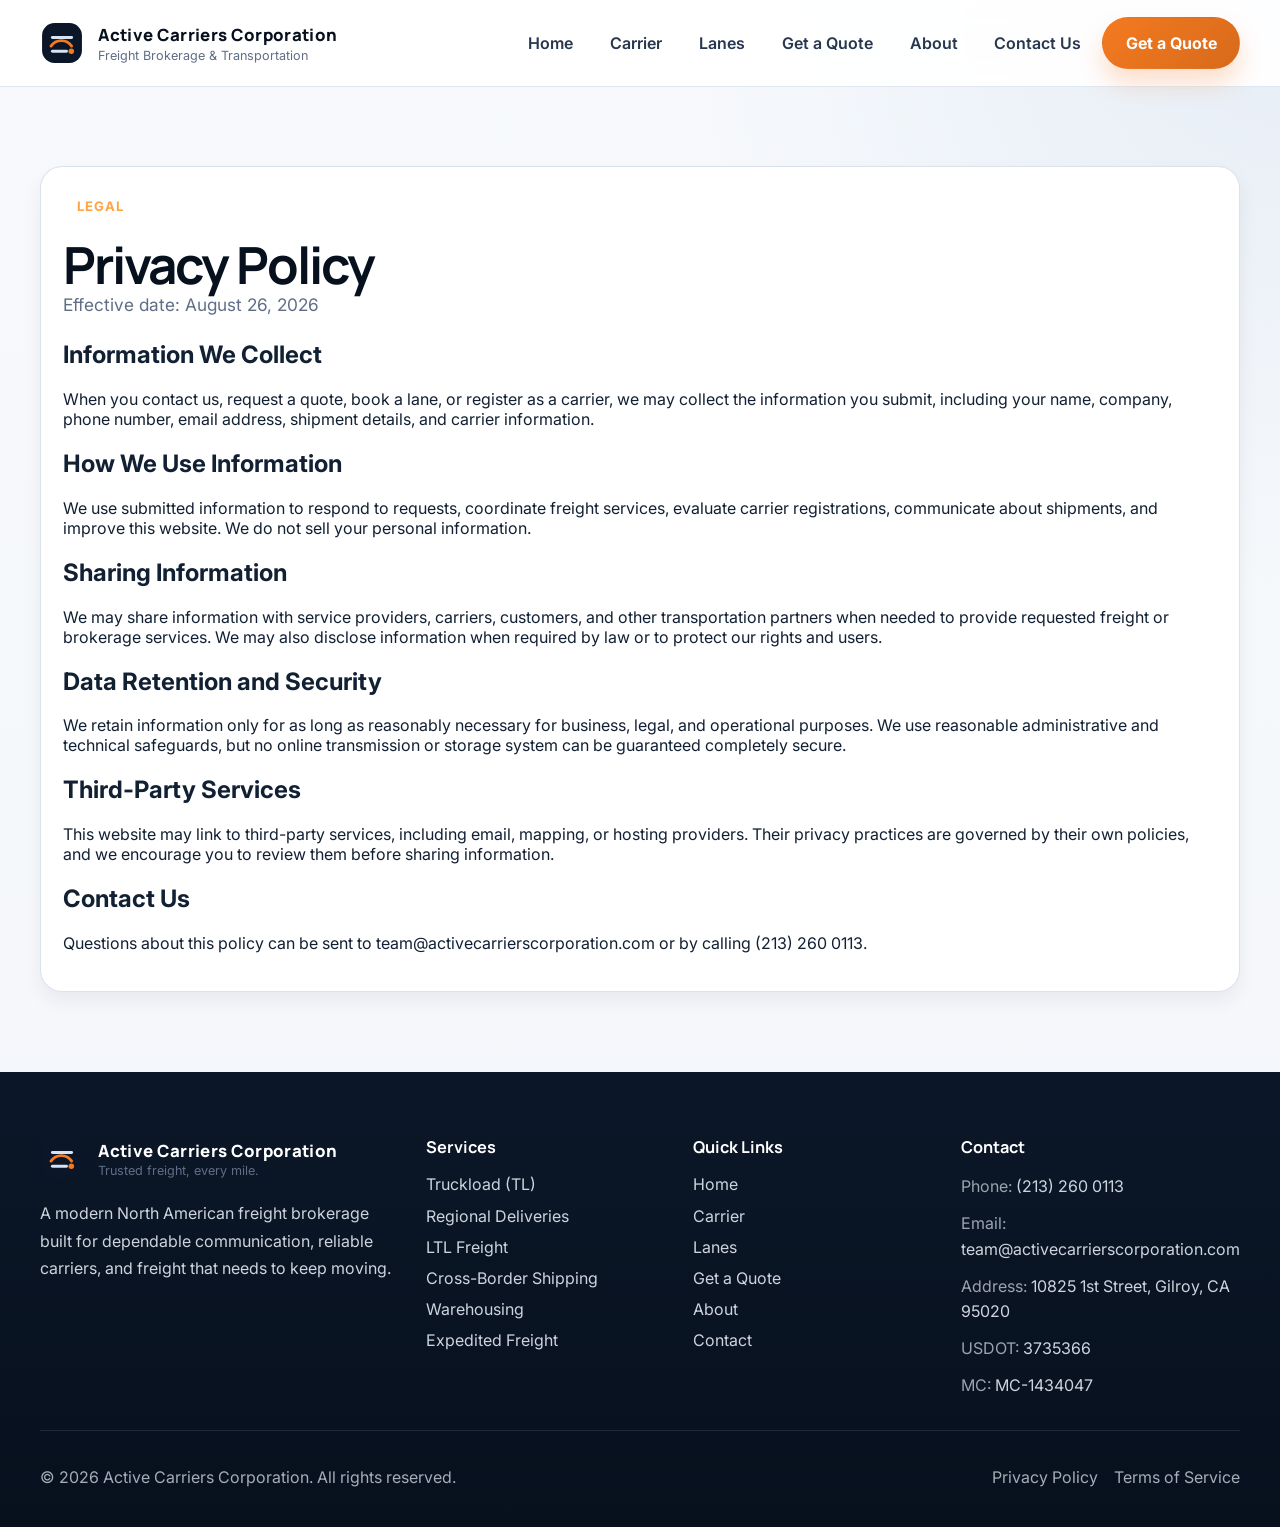
==== commit f1fcf108: "Change Number" ====
--- a/privacy.html
+++ b/privacy.html
@@ -44,7 +44,7 @@
         <h2>Third-Party Services</h2>
         <p>This website may link to third-party services, including email, mapping, or hosting providers. Their privacy practices are governed by their own policies, and we encourage you to review them before sharing information.</p>
         <h2>Contact Us</h2>
-        <p>Questions about this policy can be sent to <a href="mailto:team@activecarrierscorporation.com">team@activecarrierscorporation.com</a> or by calling <a href="tel:+14083138667">(415) 300-0938</a>.</p>
+        <p>Questions about this policy can be sent to <a href="mailto:team@activecarrierscorporation.com">team@activecarrierscorporation.com</a> or by calling <a href="tel:+14083138667">(213) 260 0113</a>.</p>
       </div>
     </section>
   </main>
